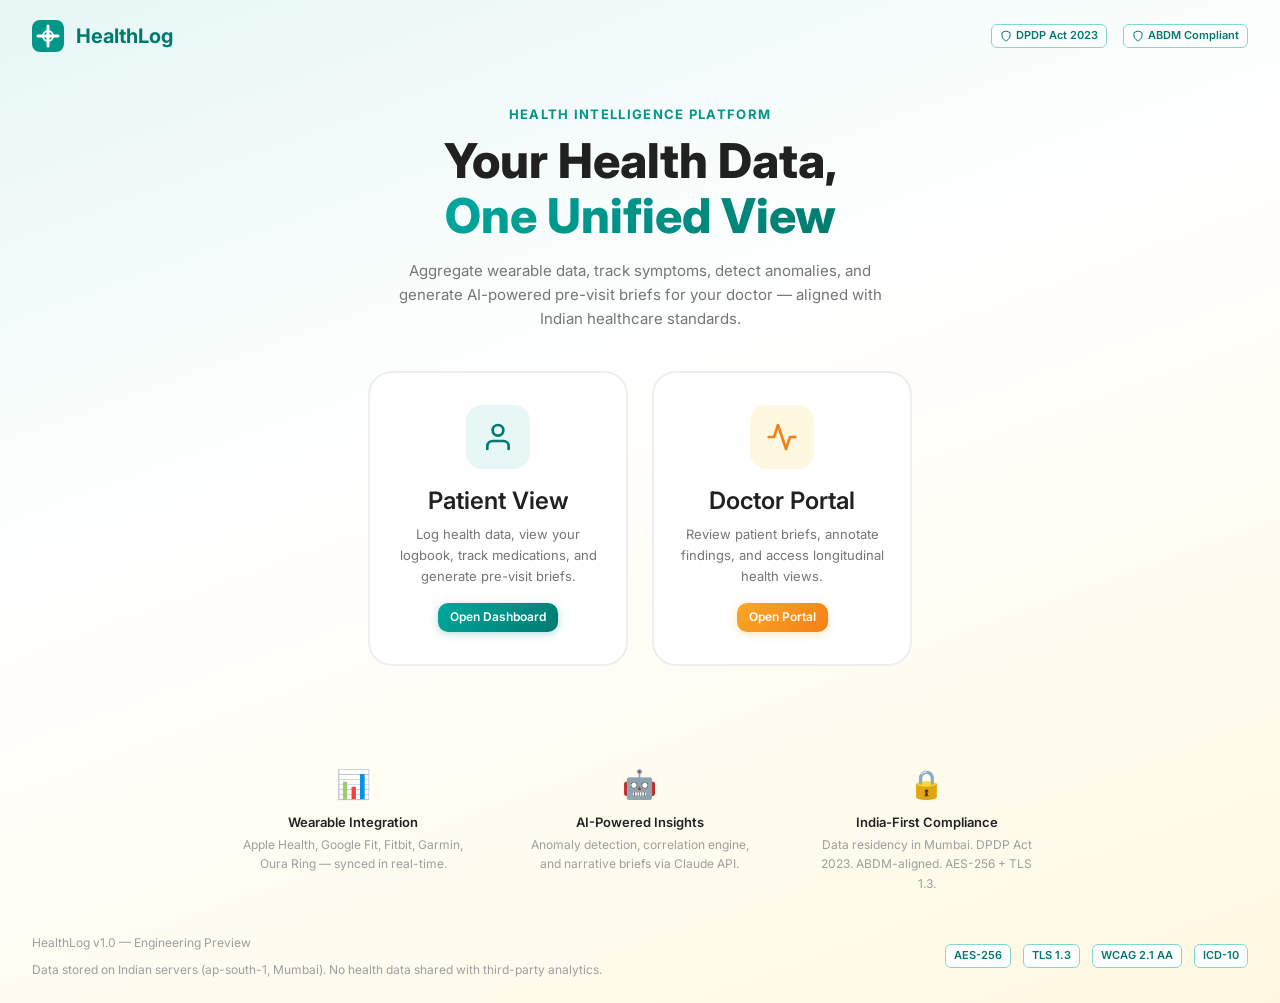
==== index.html @ 046096bf "adding progress" ====
<!DOCTYPE html>
<html lang="en">
<head>
  <meta charset="UTF-8">
  <meta name="viewport" content="width=device-width, initial-scale=1.0">
  <title>HealthLog — Health Intelligence Platform</title>
  <link rel="preconnect" href="https://fonts.googleapis.com">
  <link href="https://fonts.googleapis.com/css2?family=Inter:wght@400;500;600;700;800&display=swap" rel="stylesheet">
  <link rel="stylesheet" href="styles.css">
  <style>
    .landing-features {
      display: grid;
      grid-template-columns: repeat(3, 1fr);
      gap: var(--space-6);
      max-width: 900px;
      margin: var(--space-12) auto 0;
      padding: 0 var(--space-8);
    }
    .landing-feature {
      text-align: center;
      padding: var(--space-4);
    }
    .landing-feature .feat-icon {
      font-size: 1.75rem;
      margin-bottom: var(--space-2);
    }
    .landing-feature h4 {
      font-size: var(--font-size-sm);
      margin-bottom: var(--space-1);
    }
    .landing-feature p {
      font-size: var(--font-size-xs);
      color: var(--gray-500);
    }
    .landing-footer {
      padding: var(--space-6) var(--space-8);
      display: flex;
      align-items: center;
      justify-content: space-between;
      font-size: var(--font-size-xs);
      color: var(--gray-500);
    }
    .landing-footer .compliance-badges {
      display: flex;
      gap: var(--space-3);
    }
    @media (max-width: 768px) {
      .landing-features { grid-template-columns: 1fr; }
      .role-selector { flex-direction: column; align-items: center; }
      .landing-card h1 { font-size: 2rem; }
    }
  </style>
</head>
<body>
  <div class="landing-hero">
    <!-- Navigation -->
    <nav class="landing-nav">
      <div class="sidebar-logo">
        <svg viewBox="0 0 32 32" width="32" height="32" fill="none">
          <rect width="32" height="32" rx="8" fill="#009688"/>
          <path d="M16 6v20M6 16h20" stroke="white" stroke-width="3" stroke-linecap="round"/>
          <circle cx="16" cy="16" r="5" stroke="white" stroke-width="2" fill="none"/>
        </svg>
        HealthLog
      </div>
      <div class="flex items-center gap-4">
        <span class="compliance-badge">
          <svg width="12" height="12" viewBox="0 0 24 24" fill="none" stroke="currentColor" stroke-width="2"><path d="M12 22s8-4 8-10V5l-8-3-8 3v7c0 6 8 10 8 10z"/></svg>
          DPDP Act 2023
        </span>
        <span class="compliance-badge">
          <svg width="12" height="12" viewBox="0 0 24 24" fill="none" stroke="currentColor" stroke-width="2"><path d="M12 22s8-4 8-10V5l-8-3-8 3v7c0 6 8 10 8 10z"/></svg>
          ABDM Compliant
        </span>
      </div>
    </nav>

    <!-- Hero Content -->
    <div class="landing-content">
      <div class="landing-card">
        <p class="text-sm text-primary font-bold mb-2" style="letter-spacing:0.1em;text-transform:uppercase;">Health Intelligence Platform</p>
        <h1>Your Health Data,<br><span>One Unified View</span></h1>
        <p class="text-muted" style="max-width:500px;margin:0 auto;">
          Aggregate wearable data, track symptoms, detect anomalies, and generate AI-powered pre-visit briefs for your doctor — aligned with Indian healthcare standards.
        </p>

        <!-- Role Selector -->
        <div class="role-selector">
          <a href="patient.html" class="role-card">
            <div class="role-icon">
              <svg width="32" height="32" viewBox="0 0 24 24" fill="none" stroke="#007a6e" stroke-width="2" stroke-linecap="round" stroke-linejoin="round">
                <path d="M20 21v-2a4 4 0 0 0-4-4H8a4 4 0 0 0-4 4v2"/>
                <circle cx="12" cy="7" r="4"/>
              </svg>
            </div>
            <h3>Patient View</h3>
            <p>Log health data, view your logbook, track medications, and generate pre-visit briefs.</p>
            <div class="mt-4">
              <span class="btn btn-primary btn-sm">Open Dashboard</span>
            </div>
          </a>

          <a href="doctor.html" class="role-card">
            <div class="role-icon" style="background: var(--accent-50);">
              <svg width="32" height="32" viewBox="0 0 24 24" fill="none" stroke="#f57f17" stroke-width="2" stroke-linecap="round" stroke-linejoin="round">
                <path d="M22 12h-4l-3 9L9 3l-3 9H2"/>
              </svg>
            </div>
            <h3>Doctor Portal</h3>
            <p>Review patient briefs, annotate findings, and access longitudinal health views.</p>
            <div class="mt-4">
              <span class="btn btn-accent btn-sm">Open Portal</span>
            </div>
          </a>
        </div>
      </div>
    </div>

    <!-- Features Row -->
    <div class="landing-features">
      <div class="landing-feature">
        <div class="feat-icon">&#x1F4CA;</div>
        <h4>Wearable Integration</h4>
        <p>Apple Health, Google Fit, Fitbit, Garmin, Oura Ring — synced in real-time.</p>
      </div>
      <div class="landing-feature">
        <div class="feat-icon">&#x1F916;</div>
        <h4>AI-Powered Insights</h4>
        <p>Anomaly detection, correlation engine, and narrative briefs via Claude API.</p>
      </div>
      <div class="landing-feature">
        <div class="feat-icon">&#x1F512;</div>
        <h4>India-First Compliance</h4>
        <p>Data residency in Mumbai. DPDP Act 2023. ABDM-aligned. AES-256 + TLS 1.3.</p>
      </div>
    </div>

    <!-- Footer -->
    <div class="landing-footer">
      <div>
        <p>HealthLog v1.0 — Engineering Preview</p>
        <p class="mt-2">Data stored on Indian servers (ap-south-1, Mumbai). No health data shared with third-party analytics.</p>
      </div>
      <div class="compliance-badges">
        <span class="compliance-badge">AES-256</span>
        <span class="compliance-badge">TLS 1.3</span>
        <span class="compliance-badge">WCAG 2.1 AA</span>
        <span class="compliance-badge">ICD-10</span>
      </div>
    </div>
  </div>
</body>
</html>
---- styles.css ----
/* ============================================================
   HealthLog — Health Intelligence Platform
   Design System & Shared Styles
   Ref: HealthLog_TechSpec v1.0 | ABDM-aligned | DPDP Act 2023
   ============================================================ */

/* --- CSS Custom Properties (Design Tokens) --- */
:root {
  /* Primary — Medical teal/green (inspired by Indian govt health portals) */
  --primary-50: #e6f7f5;
  --primary-100: #b3e8e2;
  --primary-200: #80d9cf;
  --primary-300: #4dcabc;
  --primary-400: #26bfad;
  --primary-500: #00a89e;
  --primary-600: #009688;
  --primary-700: #007a6e;
  --primary-800: #005f55;
  --primary-900: #003d38;

  /* Accent — Warm saffron (National Health Mission palette) */
  --accent-50: #fff8e1;
  --accent-100: #ffecb3;
  --accent-200: #ffe082;
  --accent-300: #ffd54f;
  --accent-400: #ffca28;
  --accent-500: #f9a825;
  --accent-600: #f57f17;

  /* Semantic — Severity levels per §2.4 Anomaly Detection */
  --severity-high: #d32f2f;
  --severity-high-bg: #fde8e8;
  --severity-medium: #f57c00;
  --severity-medium-bg: #fff3e0;
  --severity-low: #1976d2;
  --severity-low-bg: #e3f2fd;
  --severity-normal: #2e7d32;
  --severity-normal-bg: #e8f5e9;

  /* Neutrals */
  --gray-50: #fafafa;
  --gray-100: #f5f5f5;
  --gray-200: #eeeeee;
  --gray-300: #e0e0e0;
  --gray-400: #bdbdbd;
  --gray-500: #9e9e9e;
  --gray-600: #757575;
  --gray-700: #616161;
  --gray-800: #424242;
  --gray-900: #212121;

  /* Background */
  --bg-primary: #f8fafb;
  --bg-card: #ffffff;
  --bg-sidebar: #f0f5f4;

  /* Typography — §5.4 Accessibility: ≥ 11pt, dynamic type support */
  --font-primary: 'Inter', 'Noto Sans', -apple-system, BlinkMacSystemFont, sans-serif;
  --font-mono: 'JetBrains Mono', 'Fira Code', monospace;
  --font-size-xs: 0.75rem;
  --font-size-sm: 0.8125rem;
  --font-size-base: 0.9375rem;
  --font-size-md: 1.0625rem;
  --font-size-lg: 1.25rem;
  --font-size-xl: 1.5rem;
  --font-size-2xl: 1.875rem;
  --font-size-3xl: 2.25rem;

  /* Spacing */
  --space-1: 0.25rem;
  --space-2: 0.5rem;
  --space-3: 0.75rem;
  --space-4: 1rem;
  --space-5: 1.25rem;
  --space-6: 1.5rem;
  --space-8: 2rem;
  --space-10: 2.5rem;
  --space-12: 3rem;
  --space-16: 4rem;

  /* Borders & Radius */
  --radius-sm: 6px;
  --radius-md: 10px;
  --radius-lg: 16px;
  --radius-xl: 24px;
  --radius-full: 9999px;

  /* Shadows */
  --shadow-sm: 0 1px 3px rgba(0, 0, 0, 0.06);
  --shadow-md: 0 4px 12px rgba(0, 0, 0, 0.08);
  --shadow-lg: 0 8px 30px rgba(0, 0, 0, 0.1);
  --shadow-xl: 0 16px 48px rgba(0, 0, 0, 0.12);

  /* Transitions */
  --transition-fast: 150ms ease;
  --transition-base: 250ms ease;
  --transition-slow: 400ms ease;
}

/* --- Reset & Base --- */
*, *::before, *::after {
  box-sizing: border-box;
  margin: 0;
  padding: 0;
}

html {
  font-size: 100%;
  scroll-behavior: smooth;
  -webkit-text-size-adjust: 100%;
}

body {
  font-family: var(--font-primary);
  font-size: var(--font-size-base);
  color: var(--gray-900);
  background: var(--bg-primary);
  line-height: 1.6;
  -webkit-font-smoothing: antialiased;
  -moz-osx-font-smoothing: grayscale;
  min-height: 100vh;
}

a { color: var(--primary-600); text-decoration: none; }
a:hover { color: var(--primary-700); text-decoration: underline; }

img { max-width: 100%; display: block; }

h1, h2, h3, h4, h5, h6 {
  line-height: 1.3;
  font-weight: 600;
  color: var(--gray-900);
}

h1 { font-size: var(--font-size-3xl); }
h2 { font-size: var(--font-size-2xl); }
h3 { font-size: var(--font-size-xl); }
h4 { font-size: var(--font-size-lg); }

/* --- Utility Classes --- */
.text-center { text-align: center; }
.text-muted { color: var(--gray-600); }
.text-sm { font-size: var(--font-size-sm); }
.text-xs { font-size: var(--font-size-xs); }
.text-primary { color: var(--primary-600); }
.text-accent { color: var(--accent-600); }
.text-high { color: var(--severity-high); }
.text-medium { color: var(--severity-medium); }
.text-low { color: var(--severity-low); }
.text-normal { color: var(--severity-normal); }
.font-mono { font-family: var(--font-mono); }
.font-bold { font-weight: 700; }
.flex { display: flex; }
.flex-col { flex-direction: column; }
.items-center { align-items: center; }
.justify-between { justify-content: space-between; }
.justify-center { justify-content: center; }
.gap-1 { gap: var(--space-1); }
.gap-2 { gap: var(--space-2); }
.gap-3 { gap: var(--space-3); }
.gap-4 { gap: var(--space-4); }
.gap-6 { gap: var(--space-6); }
.gap-8 { gap: var(--space-8); }
.mt-2 { margin-top: var(--space-2); }
.mt-4 { margin-top: var(--space-4); }
.mt-6 { margin-top: var(--space-6); }
.mt-8 { margin-top: var(--space-8); }
.mb-2 { margin-bottom: var(--space-2); }
.mb-4 { margin-bottom: var(--space-4); }
.mb-6 { margin-bottom: var(--space-6); }
.p-4 { padding: var(--space-4); }
.p-6 { padding: var(--space-6); }
.p-8 { padding: var(--space-8); }
.w-full { width: 100%; }
.hidden { display: none !important; }
.grid-2 { display: grid; grid-template-columns: repeat(2, 1fr); gap: var(--space-6); }
.grid-3 { display: grid; grid-template-columns: repeat(3, 1fr); gap: var(--space-6); }
.grid-4 { display: grid; grid-template-columns: repeat(4, 1fr); gap: var(--space-4); }

/* --- Buttons --- */
.btn {
  display: inline-flex;
  align-items: center;
  gap: var(--space-2);
  padding: 0.625rem 1.25rem;
  border-radius: var(--radius-md);
  font-family: var(--font-primary);
  font-size: var(--font-size-sm);
  font-weight: 600;
  border: none;
  cursor: pointer;
  transition: all var(--transition-fast);
  white-space: nowrap;
  line-height: 1.4;
}

.btn:hover { transform: translateY(-1px); }
.btn:active { transform: translateY(0); }

.btn-primary {
  background: linear-gradient(135deg, var(--primary-500), var(--primary-700));
  color: white;
  box-shadow: 0 2px 8px rgba(0, 150, 136, 0.3);
}
.btn-primary:hover {
  box-shadow: 0 4px 16px rgba(0, 150, 136, 0.4);
}

.btn-secondary {
  background: var(--bg-card);
  color: var(--primary-700);
  border: 1.5px solid var(--primary-200);
}
.btn-secondary:hover { background: var(--primary-50); }

.btn-accent {
  background: linear-gradient(135deg, var(--accent-500), var(--accent-600));
  color: white;
  box-shadow: 0 2px 8px rgba(249, 168, 37, 0.3);
}

.btn-danger {
  background: var(--severity-high);
  color: white;
}

.btn-ghost {
  background: transparent;
  color: var(--gray-700);
}
.btn-ghost:hover { background: var(--gray-100); }

.btn-sm { padding: 0.375rem 0.75rem; font-size: var(--font-size-xs); }
.btn-lg { padding: 0.875rem 2rem; font-size: var(--font-size-base); }
.btn-icon {
  width: 36px;
  height: 36px;
  padding: 0;
  justify-content: center;
  border-radius: var(--radius-sm);
}

/* --- Cards --- */
.card {
  background: var(--bg-card);
  border-radius: var(--radius-lg);
  border: 1px solid var(--gray-200);
  box-shadow: var(--shadow-sm);
  overflow: hidden;
  transition: box-shadow var(--transition-base);
}
.card:hover { box-shadow: var(--shadow-md); }

.card-header {
  padding: var(--space-5) var(--space-6);
  border-bottom: 1px solid var(--gray-200);
  display: flex;
  align-items: center;
  justify-content: space-between;
}

.card-body { padding: var(--space-6); }

.card-footer {
  padding: var(--space-4) var(--space-6);
  border-top: 1px solid var(--gray-100);
  background: var(--gray-50);
}

/* --- Badges & Tags --- */
.badge {
  display: inline-flex;
  align-items: center;
  gap: var(--space-1);
  padding: 0.125rem 0.625rem;
  border-radius: var(--radius-full);
  font-size: var(--font-size-xs);
  font-weight: 600;
  letter-spacing: 0.02em;
}

.badge-high { background: var(--severity-high-bg); color: var(--severity-high); }
.badge-medium { background: var(--severity-medium-bg); color: var(--severity-medium); }
.badge-low { background: var(--severity-low-bg); color: var(--severity-low); }
.badge-normal { background: var(--severity-normal-bg); color: var(--severity-normal); }
.badge-primary { background: var(--primary-100); color: var(--primary-800); }
.badge-accent { background: var(--accent-100); color: var(--accent-600); }
.badge-gray { background: var(--gray-200); color: var(--gray-700); }

.tag {
  display: inline-flex;
  align-items: center;
  gap: var(--space-1);
  padding: 0.25rem 0.5rem;
  border-radius: var(--radius-sm);
  font-size: var(--font-size-xs);
  background: var(--gray-100);
  color: var(--gray-700);
  border: 1px solid var(--gray-200);
}

/* --- Form Elements --- */
.form-group {
  display: flex;
  flex-direction: column;
  gap: var(--space-2);
}

.form-label {
  font-size: var(--font-size-sm);
  font-weight: 600;
  color: var(--gray-700);
}

.form-input,
.form-select,
.form-textarea {
  padding: 0.625rem 0.875rem;
  border: 1.5px solid var(--gray-300);
  border-radius: var(--radius-md);
  font-family: var(--font-primary);
  font-size: var(--font-size-base);
  color: var(--gray-900);
  background: white;
  transition: border-color var(--transition-fast), box-shadow var(--transition-fast);
  width: 100%;
}

.form-input:focus,
.form-select:focus,
.form-textarea:focus {
  outline: none;
  border-color: var(--primary-400);
  box-shadow: 0 0 0 3px rgba(0, 168, 158, 0.15);
}

.form-textarea { resize: vertical; min-height: 80px; }

.form-input::placeholder { color: var(--gray-400); }

/* Slider for mood/energy (§2.3 scale 1-10) */
.range-slider {
  -webkit-appearance: none;
  width: 100%;
  height: 6px;
  border-radius: 3px;
  background: linear-gradient(90deg, var(--severity-high), var(--accent-500), var(--severity-normal));
  outline: none;
}
.range-slider::-webkit-slider-thumb {
  -webkit-appearance: none;
  width: 22px;
  height: 22px;
  border-radius: 50%;
  background: white;
  border: 3px solid var(--primary-500);
  box-shadow: var(--shadow-sm);
  cursor: pointer;
}

/* --- Severity Indicator Bars --- */
.severity-bar {
  display: flex;
  align-items: center;
  gap: var(--space-2);
  padding: var(--space-3) var(--space-4);
  border-radius: var(--radius-md);
  font-size: var(--font-size-sm);
  font-weight: 500;
}
.severity-bar.high {
  background: var(--severity-high-bg);
  border-left: 4px solid var(--severity-high);
  color: var(--severity-high);
}
.severity-bar.medium {
  background: var(--severity-medium-bg);
  border-left: 4px solid var(--severity-medium);
  color: var(--severity-medium);
}
.severity-bar.low {
  background: var(--severity-low-bg);
  border-left: 4px solid var(--severity-low);
  color: var(--severity-low);
}
.severity-bar.normal {
  background: var(--severity-normal-bg);
  border-left: 4px solid var(--severity-normal);
  color: var(--severity-normal);
}

/* --- Tables --- */
.table-wrapper { overflow-x: auto; }

.data-table {
  width: 100%;
  border-collapse: separate;
  border-spacing: 0;
  font-size: var(--font-size-sm);
}

.data-table thead th {
  background: var(--gray-50);
  padding: var(--space-3) var(--space-4);
  text-align: left;
  font-weight: 600;
  color: var(--gray-600);
  text-transform: uppercase;
  font-size: var(--font-size-xs);
  letter-spacing: 0.05em;
  border-bottom: 2px solid var(--gray-200);
  white-space: nowrap;
}

.data-table tbody td {
  padding: var(--space-3) var(--space-4);
  border-bottom: 1px solid var(--gray-100);
  vertical-align: middle;
}

.data-table tbody tr:hover { background: var(--primary-50); }

/* --- Navigation / Sidebar (shared layout) --- */
.app-layout {
  display: flex;
  min-height: 100vh;
}

.sidebar {
  width: 260px;
  background: var(--bg-sidebar);
  border-right: 1px solid var(--gray-200);
  display: flex;
  flex-direction: column;
  position: fixed;
  height: 100vh;
  z-index: 100;
  overflow-y: auto;
}

.sidebar-header {
  padding: var(--space-6);
  border-bottom: 1px solid var(--gray-200);
}

.sidebar-logo {
  display: flex;
  align-items: center;
  gap: var(--space-3);
  font-size: var(--font-size-lg);
  font-weight: 700;
  color: var(--primary-700);
}

.sidebar-logo svg {
  width: 32px;
  height: 32px;
}

.sidebar-nav {
  padding: var(--space-4);
  flex: 1;
  display: flex;
  flex-direction: column;
  gap: var(--space-1);
}

.nav-section-label {
  font-size: var(--font-size-xs);
  font-weight: 700;
  color: var(--gray-500);
  text-transform: uppercase;
  letter-spacing: 0.08em;
  padding: var(--space-4) var(--space-3) var(--space-2);
}

.nav-item {
  display: flex;
  align-items: center;
  gap: var(--space-3);
  padding: 0.5rem 0.75rem;
  border-radius: var(--radius-md);
  color: var(--gray-700);
  font-size: var(--font-size-sm);
  font-weight: 500;
  cursor: pointer;
  transition: all var(--transition-fast);
  border: none;
  background: none;
  width: 100%;
  text-align: left;
}

.nav-item:hover {
  background: var(--primary-100);
  color: var(--primary-800);
  text-decoration: none;
}

.nav-item.active {
  background: var(--primary-500);
  color: white;
  box-shadow: 0 2px 8px rgba(0, 150, 136, 0.25);
}

.nav-item .nav-icon {
  width: 20px;
  height: 20px;
  flex-shrink: 0;
}

.nav-item .nav-badge {
  margin-left: auto;
  background: var(--severity-high);
  color: white;
  font-size: 0.625rem;
  padding: 0.125rem 0.375rem;
  border-radius: var(--radius-full);
  font-weight: 700;
}

.sidebar-footer {
  padding: var(--space-4) var(--space-6);
  border-top: 1px solid var(--gray-200);
  font-size: var(--font-size-xs);
  color: var(--gray-500);
}

/* --- Main Content Area --- */
.main-content {
  flex: 1;
  margin-left: 260px;
  min-height: 100vh;
}

.page-header {
  padding: var(--space-6) var(--space-8);
  background: white;
  border-bottom: 1px solid var(--gray-200);
  display: flex;
  align-items: center;
  justify-content: space-between;
  position: sticky;
  top: 0;
  z-index: 50;
}

.page-header h1 {
  font-size: var(--font-size-xl);
  font-weight: 700;
}

.page-header-sub {
  font-size: var(--font-size-sm);
  color: var(--gray-500);
}

.page-body {
  padding: var(--space-8);
}

/* --- Metric Cards (Dashboard) --- */
.metric-card {
  background: var(--bg-card);
  border-radius: var(--radius-lg);
  border: 1px solid var(--gray-200);
  padding: var(--space-5);
  display: flex;
  flex-direction: column;
  gap: var(--space-2);
  transition: all var(--transition-base);
}
.metric-card:hover {
  box-shadow: var(--shadow-md);
  border-color: var(--primary-200);
}

.metric-card .metric-label {
  font-size: var(--font-size-xs);
  text-transform: uppercase;
  letter-spacing: 0.06em;
  color: var(--gray-500);
  font-weight: 600;
}

.metric-card .metric-value {
  font-size: var(--font-size-2xl);
  font-weight: 700;
  color: var(--gray-900);
  display: flex;
  align-items: baseline;
  gap: var(--space-2);
}

.metric-card .metric-unit {
  font-size: var(--font-size-sm);
  color: var(--gray-500);
  font-weight: 400;
}

.metric-card .metric-trend {
  display: flex;
  align-items: center;
  gap: var(--space-1);
  font-size: var(--font-size-xs);
  font-weight: 600;
}
.metric-trend.up { color: var(--severity-high); }
.metric-trend.down { color: var(--severity-normal); }
.metric-trend.stable { color: var(--gray-500); }

/* --- Timeline --- */
.timeline {
  position: relative;
  padding-left: 28px;
}
.timeline::before {
  content: '';
  position: absolute;
  left: 10px;
  top: 0;
  bottom: 0;
  width: 2px;
  background: var(--gray-200);
}

.timeline-item {
  position: relative;
  padding-bottom: var(--space-6);
}

.timeline-dot {
  position: absolute;
  left: -22px;
  top: 4px;
  width: 12px;
  height: 12px;
  border-radius: 50%;
  background: var(--primary-500);
  border: 2px solid white;
  box-shadow: 0 0 0 2px var(--primary-200);
}
.timeline-dot.high { background: var(--severity-high); box-shadow: 0 0 0 2px rgba(211, 47, 47, 0.2); }
.timeline-dot.medium { background: var(--severity-medium); box-shadow: 0 0 0 2px rgba(245, 124, 0, 0.2); }
.timeline-dot.anomaly { background: var(--accent-500); box-shadow: 0 0 0 2px rgba(249, 168, 37, 0.2); }

.timeline-time {
  font-size: var(--font-size-xs);
  color: var(--gray-500);
  font-weight: 500;
}

.timeline-content {
  margin-top: var(--space-1);
  font-size: var(--font-size-sm);
  color: var(--gray-800);
}

/* --- Progress Ring --- */
.progress-ring {
  position: relative;
  display: inline-flex;
  align-items: center;
  justify-content: center;
}
.progress-ring svg { transform: rotate(-90deg); }
.progress-ring .progress-text {
  position: absolute;
  font-size: var(--font-size-sm);
  font-weight: 700;
  color: var(--gray-800);
}

/* --- Modal --- */
.modal-overlay {
  position: fixed;
  inset: 0;
  background: rgba(0, 0, 0, 0.5);
  z-index: 1000;
  display: flex;
  align-items: center;
  justify-content: center;
  opacity: 0;
  visibility: hidden;
  transition: all var(--transition-base);
}
.modal-overlay.active { opacity: 1; visibility: visible; }

.modal {
  background: white;
  border-radius: var(--radius-xl);
  box-shadow: var(--shadow-xl);
  width: 90%;
  max-width: 600px;
  max-height: 85vh;
  overflow-y: auto;
  transform: translateY(20px);
  transition: transform var(--transition-base);
}
.modal-overlay.active .modal { transform: translateY(0); }

.modal-header {
  padding: var(--space-6);
  border-bottom: 1px solid var(--gray-200);
  display: flex;
  align-items: center;
  justify-content: space-between;
}

.modal-body { padding: var(--space-6); }
.modal-footer {
  padding: var(--space-4) var(--space-6);
  border-top: 1px solid var(--gray-200);
  display: flex;
  justify-content: flex-end;
  gap: var(--space-3);
}

/* --- Notification / Toast --- */
.toast-container {
  position: fixed;
  top: var(--space-6);
  right: var(--space-6);
  z-index: 2000;
  display: flex;
  flex-direction: column;
  gap: var(--space-3);
}

.toast {
  display: flex;
  align-items: flex-start;
  gap: var(--space-3);
  padding: var(--space-4) var(--space-5);
  background: white;
  border-radius: var(--radius-md);
  box-shadow: var(--shadow-lg);
  border-left: 4px solid var(--primary-500);
  min-width: 320px;
  animation: slideIn 0.3s ease;
}
.toast.warning { border-left-color: var(--accent-500); }
.toast.error { border-left-color: var(--severity-high); }
.toast.success { border-left-color: var(--severity-normal); }

@keyframes slideIn {
  from { opacity: 0; transform: translateX(40px); }
  to { opacity: 1; transform: translateX(0); }
}

/* --- Compliance Banner (DPDP Act / ABDM) --- */
.compliance-banner {
  display: flex;
  align-items: center;
  gap: var(--space-3);
  padding: var(--space-3) var(--space-5);
  background: linear-gradient(90deg, var(--primary-50), var(--accent-50));
  border: 1px solid var(--primary-200);
  border-radius: var(--radius-md);
  font-size: var(--font-size-xs);
  color: var(--gray-700);
}

.compliance-badge {
  display: inline-flex;
  align-items: center;
  gap: var(--space-1);
  padding: 0.125rem 0.5rem;
  background: white;
  border: 1px solid var(--primary-200);
  border-radius: var(--radius-sm);
  font-size: 0.6875rem;
  font-weight: 600;
  color: var(--primary-700);
  white-space: nowrap;
}

/* --- Charts Placeholder --- */
.chart-container {
  position: relative;
  width: 100%;
  height: 220px;
  background: var(--gray-50);
  border-radius: var(--radius-md);
  display: flex;
  align-items: flex-end;
  padding: var(--space-4);
  gap: 2px;
  overflow: hidden;
}

.chart-bar {
  flex: 1;
  border-radius: 3px 3px 0 0;
  background: var(--primary-400);
  transition: height var(--transition-slow), background var(--transition-fast);
  min-width: 4px;
  cursor: pointer;
  position: relative;
}
.chart-bar:hover {
  background: var(--primary-600);
}
.chart-bar.anomaly {
  background: var(--severity-high);
}

.mini-chart {
  display: flex;
  align-items: flex-end;
  gap: 1px;
  height: 40px;
}
.mini-chart .bar {
  width: 3px;
  background: var(--primary-300);
  border-radius: 1px;
  transition: height var(--transition-fast);
}

/* --- Donut / Adherence Ring --- */
.adherence-ring {
  width: 100px;
  height: 100px;
  border-radius: 50%;
  display: flex;
  align-items: center;
  justify-content: center;
  font-weight: 700;
  font-size: var(--font-size-lg);
  position: relative;
}

/* --- Tabs --- */
.tabs {
  display: flex;
  border-bottom: 2px solid var(--gray-200);
  gap: 0;
}

.tab {
  padding: var(--space-3) var(--space-5);
  font-size: var(--font-size-sm);
  font-weight: 600;
  color: var(--gray-500);
  border: none;
  background: none;
  cursor: pointer;
  border-bottom: 2px solid transparent;
  margin-bottom: -2px;
  transition: all var(--transition-fast);
}
.tab:hover { color: var(--primary-600); }
.tab.active {
  color: var(--primary-700);
  border-bottom-color: var(--primary-500);
}

.tab-content { display: none; }
.tab-content.active { display: block; }

/* --- Search --- */
.search-box {
  position: relative;
}
.search-box input {
  padding-left: 2.5rem;
}
.search-box .search-icon {
  position: absolute;
  left: 0.875rem;
  top: 50%;
  transform: translateY(-50%);
  color: var(--gray-400);
  width: 18px;
  height: 18px;
}

/* --- Brief PDF Preview --- */
.brief-preview {
  background: white;
  border: 1px solid var(--gray-300);
  border-radius: var(--radius-md);
  padding: var(--space-8);
  box-shadow: var(--shadow-md);
  max-width: 800px;
  margin: 0 auto;
  font-size: var(--font-size-sm);
  line-height: 1.7;
}

.brief-preview .brief-header {
  display: flex;
  justify-content: space-between;
  align-items: flex-start;
  padding-bottom: var(--space-4);
  border-bottom: 3px solid var(--primary-500);
  margin-bottom: var(--space-6);
}

.brief-preview .brief-section {
  margin-bottom: var(--space-6);
}

.brief-preview .brief-section h3 {
  font-size: var(--font-size-base);
  color: var(--primary-700);
  margin-bottom: var(--space-3);
  padding-bottom: var(--space-2);
  border-bottom: 1px solid var(--gray-200);
}

/* --- Responsive --- */
@media (max-width: 1024px) {
  .grid-4 { grid-template-columns: repeat(2, 1fr); }
  .grid-3 { grid-template-columns: repeat(2, 1fr); }
}

@media (max-width: 768px) {
  .sidebar {
    transform: translateX(-100%);
    transition: transform var(--transition-base);
  }
  .sidebar.open { transform: translateX(0); }
  .main-content { margin-left: 0; }
  .grid-4, .grid-3, .grid-2 { grid-template-columns: 1fr; }
  .page-header { padding: var(--space-4); }
  .page-body { padding: var(--space-4); }
}

/* --- Landing Page Specific --- */
.landing-hero {
  min-height: 100vh;
  display: flex;
  flex-direction: column;
  background: linear-gradient(160deg, #e6f7f5 0%, #ffffff 40%, #fff8e1 100%);
}

.landing-nav {
  padding: var(--space-5) var(--space-8);
  display: flex;
  align-items: center;
  justify-content: space-between;
}

.landing-content {
  flex: 1;
  display: flex;
  align-items: center;
  justify-content: center;
  padding: var(--space-8);
}

.landing-card {
  text-align: center;
  max-width: 700px;
}

.landing-card h1 {
  font-size: 3rem;
  font-weight: 800;
  line-height: 1.15;
  margin-bottom: var(--space-4);
}

.landing-card h1 span {
  background: linear-gradient(135deg, var(--primary-500), var(--primary-700));
  -webkit-background-clip: text;
  -webkit-text-fill-color: transparent;
  background-clip: text;
}

.role-selector {
  display: flex;
  gap: var(--space-6);
  margin-top: var(--space-10);
  justify-content: center;
}

.role-card {
  background: white;
  border: 2px solid var(--gray-200);
  border-radius: var(--radius-xl);
  padding: var(--space-8) var(--space-6);
  width: 260px;
  cursor: pointer;
  transition: all var(--transition-base);
  text-align: center;
  text-decoration: none;
  color: inherit;
}
.role-card:hover {
  border-color: var(--primary-400);
  box-shadow: var(--shadow-lg);
  transform: translateY(-4px);
  text-decoration: none;
  color: inherit;
}

.role-card .role-icon {
  width: 64px;
  height: 64px;
  margin: 0 auto var(--space-4);
  background: var(--primary-50);
  border-radius: var(--radius-lg);
  display: flex;
  align-items: center;
  justify-content: center;
}

.role-card h3 {
  margin-bottom: var(--space-2);
}

.role-card p {
  font-size: var(--font-size-sm);
  color: var(--gray-600);
}

/* --- Doctor View Specific --- */
.patient-list-item {
  display: flex;
  align-items: center;
  gap: var(--space-4);
  padding: var(--space-4);
  border-radius: var(--radius-md);
  cursor: pointer;
  transition: background var(--transition-fast);
  border: 1px solid transparent;
}
.patient-list-item:hover {
  background: var(--primary-50);
  border-color: var(--primary-200);
}
.patient-list-item.active {
  background: var(--primary-50);
  border-color: var(--primary-400);
}

.avatar {
  width: 40px;
  height: 40px;
  border-radius: 50%;
  background: var(--primary-200);
  display: flex;
  align-items: center;
  justify-content: center;
  font-weight: 700;
  color: var(--primary-800);
  font-size: var(--font-size-sm);
  flex-shrink: 0;
}
.avatar.lg { width: 56px; height: 56px; font-size: var(--font-size-base); }

/* --- Disclaimer (§ Non-Diagnostic Positioning) --- */
.disclaimer {
  display: flex;
  align-items: flex-start;
  gap: var(--space-3);
  padding: var(--space-4);
  background: var(--accent-50);
  border: 1px solid var(--accent-200);
  border-radius: var(--radius-md);
  font-size: var(--font-size-xs);
  color: var(--gray-700);
  line-height: 1.5;
}

/* --- Pulse Animation (for sync indicators) --- */
@keyframes pulse {
  0%, 100% { opacity: 1; }
  50% { opacity: 0.4; }
}
.pulse { animation: pulse 2s ease-in-out infinite; }

.sync-dot {
  width: 8px;
  height: 8px;
  border-radius: 50%;
  display: inline-block;
}
.sync-dot.connected { background: var(--severity-normal); }
.sync-dot.stale { background: var(--accent-500); animation: pulse 2s ease-in-out infinite; }
.sync-dot.disconnected { background: var(--severity-high); }

/* --- Print / PDF --- */
@media print {
  .sidebar, .page-header, .btn, .toast-container { display: none !important; }
  .main-content { margin-left: 0; }
  .brief-preview { box-shadow: none; border: none; }
}
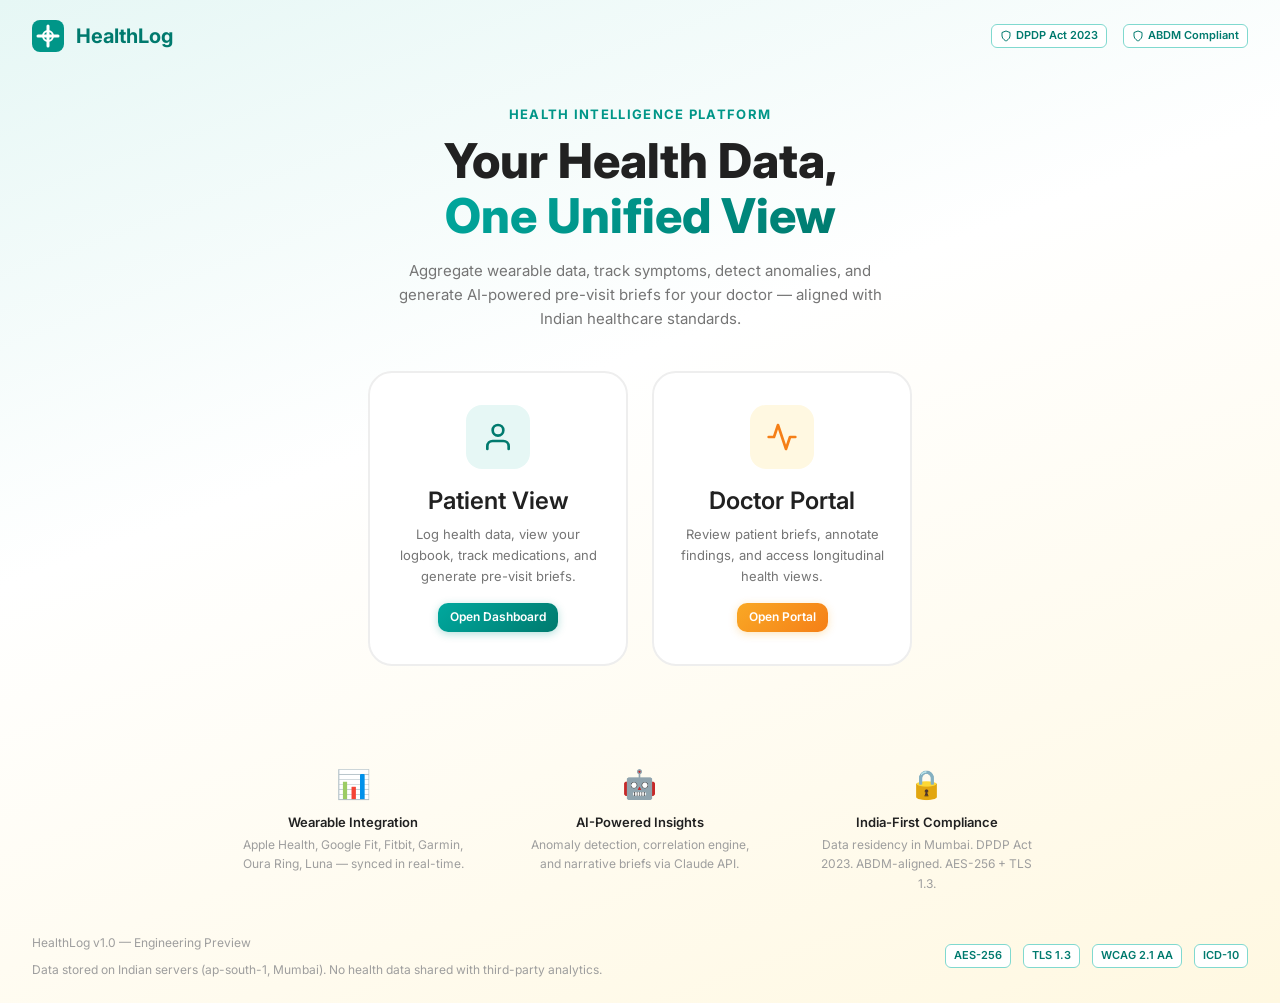
==== commit e4d0a5b9: "merging" ====
--- a/index.html
+++ b/index.html
@@ -121,7 +121,7 @@
       <div class="landing-feature">
         <div class="feat-icon">&#x1F4CA;</div>
         <h4>Wearable Integration</h4>
-        <p>Apple Health, Google Fit, Fitbit, Garmin, Oura Ring — synced in real-time.</p>
+        <p>Apple Health, Google Fit, Fitbit, Garmin, Oura Ring, Luna — synced in real-time.</p>
       </div>
       <div class="landing-feature">
         <div class="feat-icon">&#x1F916;</div>
